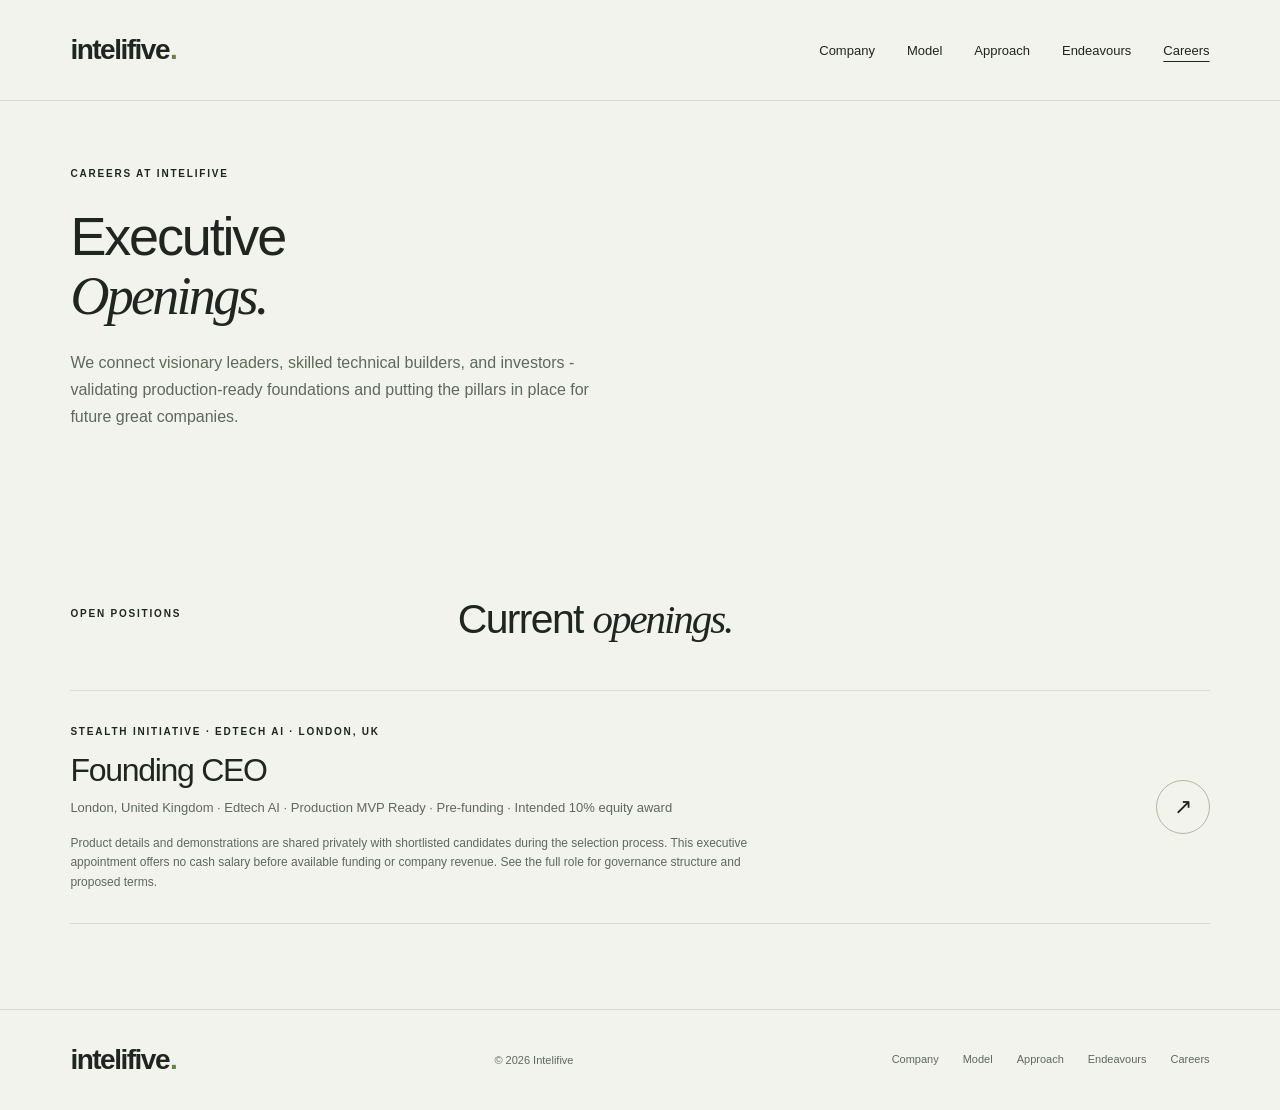
==== careers/index.html @ eaf85df0 "Publish Intelifive static website" ====
<!doctype html>
<html lang="en">
<head>
  <meta charset="utf-8">
  <meta name="viewport" content="width=device-width, initial-scale=1">
  <title>Leadership Openings | Intelifive</title>
  <meta name="description" content="Explore executive appointments across Intelifive's portfolio of technology ventures, including the London-based Founding CEO opening for our Edtech AI venture.">
  <meta name="theme-color" content="#f3f3ed">
  <link rel="canonical" href="https://intelifive.com/careers/">
  <link rel="icon" href="../assets/favicon.svg" type="image/svg+xml">
  <link rel="stylesheet" href="../assets/site.css">
  <meta property="og:type" content="website">
  <meta property="og:site_name" content="Intelifive">
  <meta property="og:locale" content="en_GB">
  <meta property="og:title" content="Leadership Openings | Intelifive">
  <meta property="og:description" content="Explore executive appointments across Intelifive's portfolio of technology ventures, including the London-based Founding CEO opening for our Edtech AI venture.">
  <meta property="og:url" content="https://intelifive.com/careers/">
  <meta property="og:image" content="https://intelifive.com/assets/social.png">
  <meta property="og:image:width" content="1200">
  <meta property="og:image:height" content="630">
  <meta property="og:image:alt" content="Intelifive. Ambition. Engineered.">
  <meta name="twitter:card" content="summary_large_image">
  <meta name="twitter:title" content="Leadership Openings | Intelifive">
  <meta name="twitter:description" content="Explore executive appointments across Intelifive's portfolio of technology ventures, including the London-based Founding CEO opening for our Edtech AI venture.">
  <meta name="twitter:image" content="https://intelifive.com/assets/social.png">
  <script type="application/ld+json">
  {
    "@context": "https://schema.org",
    "@graph": [
      {
        "@type": "Organization",
        "@id": "https://intelifive.com/#organization",
        "name": "Intelifive",
        "url": "https://intelifive.com/"
      },
      {
        "@type": "WebSite",
        "name": "Intelifive",
        "url": "https://intelifive.com/",
        "publisher": {
          "@id": "https://intelifive.com/#organization"
        }
      }
    ]
  }
  </script>
</head>
<body>
  <a class="skip" href="#main">Skip to content</a>
  <header>
    <a class="brand" href="../index.html" aria-label="Intelifive home">intelifive<span class="dot">.</span></a>
    <nav aria-label="Main navigation">
      <a href="../index.html#about">Company</a>
      <a href="../index.html#model">Model</a>
      <a href="../index.html#approach">Approach</a>
      <a href="../index.html#endeavours">Endeavours</a>
      <a href="index.html" aria-current="page">Careers</a>
    </nav>
  </header>

  <main id="main">
    <section class="page-hero">
      <p class="eyebrow">CAREERS AT INTELIFIVE</p>
      <h1>Executive<br><em>Openings.</em></h1>
      <p class="intro">We connect visionary leaders, skilled technical builders, and investors - validating production-ready foundations and putting the pillars in place for future great companies.</p>
    </section>

    <section class="section">
      <div class="section-heading">
        <p class="eyebrow">OPEN POSITIONS</p>
        <h2>Current <em>openings.</em></h2>
      </div>
      <a class="job" href="founding-ceo/index.html">
        <div>
          <span class="eyebrow">STEALTH INITIATIVE · EDTECH AI · LONDON, UK</span>
          <h3>Founding CEO</h3>
          <p class="job-meta">London, United Kingdom · Edtech AI · Production MVP Ready · Pre-funding · Intended 10% equity award</p>
          <p class="note">Product details and demonstrations are shared privately with shortlisted candidates during the selection process. This executive appointment offers no cash salary before available funding or company revenue. See the full role for governance structure and proposed terms.</p>
        </div>
        <span class="round" aria-hidden="true">↗</span>
      </a>
    </section>
  </main>

  <footer class="compact-footer">
    <a class="brand" href="../index.html">intelifive<span class="dot">.</span></a>
    <span>© 2026 Intelifive</span>
    <nav class="footer-nav">
      <a href="../index.html#about">Company</a>
      <a href="../index.html#model">Model</a>
      <a href="../index.html#approach">Approach</a>
      <a href="../index.html#endeavours">Endeavours</a>
      <a href="index.html">Careers</a>
    </nav>
  </footer>
</body>
</html>
---- assets/site.css ----
:root {
  --paper: #f3f3ed;
  --ink: #20251f;
  --muted: #60685d;
  --line: #d6dbd0;
  --green: #263c2e;
}

* {
  box-sizing: border-box;
}

html {
  scroll-behavior: smooth;
  scroll-padding-top: 30px;
  overflow-x: clip;
}

body {
  margin: 0;
  background: var(--paper);
  color: var(--ink);
  font-family: Arial, Helvetica, sans-serif;
  -webkit-font-smoothing: antialiased;
  overflow-x: clip;
  text-rendering: optimizeLegibility;
}

a {
  color: inherit;
  text-decoration: none;
}

a:focus-visible {
  outline: 3px solid #627b39;
  outline-offset: 6px;
}

a:hover {
  color: #506a34;
}

p {
  line-height: 1.7;
  margin-top: 0;
}

h1, h2, h3, h4, p {
  margin-top: 0;
}

h1, h2, h3, h4 {
  font-weight: 500;
  letter-spacing: -0.04em;
}

h1 {
  font-size: clamp(38px, 4.2vw, 56px);
  line-height: 1.1;
  margin-bottom: 22px;
}

h2 {
  font-size: clamp(28px, 3.2vw, 44px);
  line-height: 1.15;
  margin-bottom: 22px;
}

em {
  font-family: Georgia, 'Times New Roman', serif;
  font-weight: 400;
  letter-spacing: -0.05em;
}

/* Accessibility */
.skip {
  position: absolute;
  top: -60px;
  left: 20px;
  z-index: 20;
  background: var(--ink);
  color: white;
  padding: 12px;
}

.skip:focus {
  top: 12px;
}

/* Header & Navigation */
header {
  max-width: 1440px;
  margin: auto;
  display: flex;
  align-items: center;
  justify-content: space-between;
  padding: 28px 5.5%;
  border-bottom: 1px solid var(--line);
}

.brand {
  font-weight: 700;
  font-size: 28px;
  letter-spacing: -1.5px;
  display: inline-flex;
  align-items: center;
  gap: 12px;
}

.dot {
  color: #6a823f;
  margin-left: -11px;
}

.symbol {
  background: var(--ink);
  color: var(--paper);
  font-size: 21px;
  line-height: 34px;
  width: 34px;
  height: 34px;
  text-align: center;
  letter-spacing: -2px;
  border-radius: 7px;
}

header nav {
  display: flex;
  align-items: center;
  gap: 32px;
  font-size: 13px;
  line-height: 1;
}

header nav a {
  display: inline-flex;
  align-items: center;
  line-height: 1;
  min-height: 44px;
  transition: color 0.2s;
}

header nav a[aria-current] {
  text-decoration: underline;
  text-underline-offset: 6px;
}

/* Eyebrows & Status */
.eyebrow {
  font-size: 10px;
  letter-spacing: 1.8px;
  font-weight: 600;
  line-height: 1.6;
}

.status {
  width: 6px;
  height: 6px;
  border-radius: 50%;
  background: #738b4c;
  display: inline-block;
  flex-shrink: 0;
}

/* Hero Section */
.hero {
  max-width: 1440px;
  margin: auto;
  position: relative;
  display: grid;
  grid-template-columns: minmax(0, 1.15fr) minmax(0, 0.85fr);
  padding: 68px 5.5% 0;
  gap: 36px;
  overflow: hidden;
}

.hero-copy {
  position: relative;
  z-index: 2;
  min-width: 0;
}

.hero-copy .eyebrow {
  font-size: 9px;
  margin-bottom: 28px;
  letter-spacing: 1.4px;
  display: flex;
  align-items: center;
  gap: 9px;
}

.hero h1 {
  font-size: clamp(30px, 3.4vw, 46px);
  line-height: 1.15;
  letter-spacing: -0.035em;
  margin-bottom: 22px;
}

.hero .intro {
  max-width: 500px;
  font-size: 16px;
  line-height: 1.65;
  color: var(--muted);
  margin-top: 22px;
  margin-bottom: 28px;
}

.hero-actions {
  display: flex;
  align-items: center;
  gap: 24px;
  margin: 28px 0 16px;
  flex-wrap: wrap;
}

.button {
  display: inline-flex;
  align-items: center;
  justify-content: space-between;
  gap: 28px;
  padding: 16px 22px;
  font-size: 12px;
  font-weight: 600;
  background: var(--ink);
  color: var(--paper);
  min-height: 44px;
  transition: background 0.2s, transform 0.2s;
}

.button:hover {
  background: #3c5032;
  color: white;
  transform: translateY(-2px);
}

.button span {
  font-size: 18px;
}

.text-link {
  display: inline-flex;
  align-items: center;
  gap: 20px;
  font-size: 12px;
  border-bottom: 1px solid #8d9b7d;
  padding: 6px 0 8px;
  min-height: 44px;
}

.text-link span {
  font-size: 18px;
}

/* Sculpture 3D Diagram */
.sculpture {
  position: relative;
  min-height: 460px;
  height: 100%;
  isolation: isolate;
  overflow: hidden;
  max-width: 100%;
}

.grid {
  position: absolute;
  inset: 10px -30px 40px;
  background-image: linear-gradient(#d9dfd2 1px, transparent 1px), linear-gradient(90deg, #d9dfd2 1px, transparent 1px);
  background-size: 43px 43px;
  mask-image: radial-gradient(ellipse at center, black, transparent 70%);
  transform: perspective(600px) rotateX(18deg) rotateZ(-10deg);
}

.pillar {
  position: absolute;
  width: 18%;
  bottom: 60px;
  background: linear-gradient(115deg, #deebc6, #b9d28b 68%, #99b567);
  transform: skewY(-15deg);
  box-shadow: 16px 20px 35px #33452a13;
  border: 1px solid #abc487;
}

.pillar:after {
  content: '';
  position: absolute;
  left: 100%;
  top: -16px;
  width: 22px;
  height: 100%;
  background: linear-gradient(90deg, #89a75c, #a5bf78);
  transform: skewY(-36deg);
  transform-origin: left bottom;
}

.pillar:before {
  content: '';
  position: absolute;
  left: 0;
  bottom: 100%;
  width: 100%;
  height: 16px;
  background: #e2eccf;
  transform: skewX(-54deg);
  transform-origin: left bottom;
  border: 1px solid #b8cc97;
}

.p1 { left: 5%; height: 90px; z-index: 5; }
.p2 { left: 21%; height: 150px; z-index: 4; }
.p3 { left: 37%; height: 215px; z-index: 3; }
.p4 { left: 53%; height: 280px; z-index: 2; }
.p5 { left: 69%; height: 350px; z-index: 1; }

.diagram-label {
  position: absolute;
  font-family: monospace;
  font-size: 8px;
  letter-spacing: 1px;
  color: #69735e;
}

.dl1 { left: 5%; bottom: 13px; }
.dl2 { right: 0; top: 15px; writing-mode: vertical-rl; }

.coordinate {
  position: absolute;
  top: 0;
  left: 5%;
  font-family: monospace;
  font-size: 9px;
  color: var(--muted);
}

.hero-bottom {
  grid-column: 1 / -1;
  display: flex;
  justify-content: space-between;
  align-items: center;
  border-top: 1px solid var(--line);
  margin-top: 36px;
  padding: 20px 0;
  font-size: 9px;
  letter-spacing: 1.2px;
  color: var(--muted);
}

.hero-bottom a {
  letter-spacing: 0;
  font-size: 11px;
}

/* Sections */
.section {
  max-width: 1440px;
  margin: auto;
  padding: 85px 5.5%;
}

.split {
  display: grid;
  grid-template-columns: minmax(0, 1fr) minmax(0, 2fr);
  gap: 45px;
  border-top: 1px solid var(--line);
}

.split > .eyebrow {
  padding-top: 10px;
}

.large {
  font-size: 21px;
  line-height: 1.55;
  max-width: 680px;
  letter-spacing: -0.03em;
}

.body-copy {
  font-size: 15px;
  line-height: 1.75;
  color: var(--muted);
  max-width: 620px;
}

.company-section {
  padding-top: 72px;
  padding-bottom: 72px;
}

.company-section h2 {
  font-size: clamp(28px, 3.2vw, 44px);
}

/* ==========================================================================
   THE ECONOMIC EQUATION / MODEL COMPARISON SECTION
   ========================================================================== */

.model-section {
  border-top: 1px solid var(--line);
}

.model-heading {
  align-items: flex-start;
}

.model-heading .heading-wrapper {
  width: 66%;
  max-width: 820px;
}

.model-heading h2 {
  width: auto;
  margin-bottom: 18px;
}

.comparison-grid {
  display: grid;
  grid-template-columns: repeat(2, minmax(0, 1fr));
  gap: 32px;
  max-width: 1282px;
  margin: 48px auto 0;
}

.comparison-card {
  padding: 40px 36px;
  display: flex;
  flex-direction: column;
  justify-content: space-between;
  min-width: 0;
  position: relative;
}

.traditional-card {
  background: #edf0e6;
  border: 1px solid #cfd7c5;
}

.intelifive-card {
  background: #ffffff;
  border: 1px solid #263c2e;
  box-shadow: 0 4px 24px rgba(38, 60, 46, 0.05);
}

.comparison-card .card-top h3 {
  font-size: 30px;
  letter-spacing: -0.035em;
  margin: 14px 0 6px;
}

.card-tagline {
  font-size: 13px;
  line-height: 1.6;
  color: var(--muted);
  margin-bottom: 0;
}

.stats-grid {
  display: grid;
  grid-template-columns: repeat(2, minmax(0, 1fr));
  gap: 18px;
  margin: 28px 0 32px;
  padding: 22px 0;
  border-top: 1px solid #d4dbcd;
  border-bottom: 1px solid #d4dbcd;
}

.stat-block {
  min-width: 0;
}

.stat-value {
  display: block;
  font-size: clamp(26px, 2.8vw, 36px);
  font-weight: 500;
  letter-spacing: -0.03em;
  line-height: 1.15;
  color: var(--ink);
  margin-bottom: 6px;
}

.stat-value.highlight-num {
  color: #263c2e;
}

.stat-name {
  display: block;
  font-family: monospace;
  font-size: 10px;
  letter-spacing: 0.5px;
  text-transform: uppercase;
  color: var(--muted);
  line-height: 1.4;
}

.comparison-points {
  flex: 1 0 auto;
}

.point-item {
  margin-bottom: 22px;
}

.point-item:last-child {
  margin-bottom: 0;
}

.point-item h4 {
  font-size: 15px;
  font-weight: 600;
  letter-spacing: -0.02em;
  margin-bottom: 5px;
  color: var(--ink);
}

.point-item p {
  font-size: 13.5px;
  line-height: 1.65;
  color: var(--muted);
  margin-bottom: 0;
}

.card-summary {
  margin-top: 32px;
  padding: 16px 18px;
  background: rgba(0, 0, 0, 0.035);
  font-size: 12.5px;
  line-height: 1.6;
  color: var(--ink);
}

.card-summary p {
  margin: 0;
  display: inline;
}

.card-summary .summary-label {
  font-family: monospace;
  font-size: 10px;
  letter-spacing: 0.5px;
  text-transform: uppercase;
  font-weight: 700;
  display: block;
  margin-bottom: 4px;
  color: var(--muted);
}

.highlight-summary {
  background: #e5ecd7;
  border-left: 3px solid #263c2e;
}

.highlight-summary .summary-label {
  color: #263c2e;
}

.model-compact .comparison-grid { margin-top: 28px; gap: 24px; }
.model-compact .comparison-card { padding: 28px; }
.model-compact .card-top h3 { font-size: 25px; }
.compact-thesis { font-size: 14px; line-height: 1.65; color: var(--muted); margin: 20px 0 0; }
.compact-metrics { display: grid; grid-template-columns: repeat(3, minmax(0, 1fr)); gap: 12px; margin: 22px 0 14px; padding-top: 16px; border-top: 1px solid #d4dbcd; }
.compact-metrics > div { min-width: 0; }
.compact-metrics dt { font-size: clamp(25px, 2.5vw, 30px); font-weight: 500; letter-spacing: -0.04em; }
.compact-metrics dd { margin: 5px 0 0; font-size: 11px; font-weight: 600; line-height: 1.4; }
.compact-metrics dd span { display: block; font-size: 10px; font-weight: 400; color: var(--muted); margin-top: 3px; }
.compact-source { margin: 0; font-size: 10px; line-height: 1.6; color: var(--muted); }
.compact-source a { color: inherit; text-decoration: underline; text-underline-offset: 3px; }
.compact-differentiators { margin: 24px 0; }
.compact-differentiators .point-item { margin-bottom: 18px; }
.compact-differentiators .point-item:last-child { margin-bottom: 0; }
.compact-conviction { margin: 0; padding: 12px 14px; background: #e5ecd7; border-left: 3px solid #263c2e; font-size: 13px; line-height: 1.5; }

@media (max-width: 600px) {
  .model-compact .comparison-card { padding: 22px 18px; }
  .model-compact .card-top h3 { font-size: 23px; }
}

/* Approach & Foundations */
.approach, .tinted {
  background: #e9ece2;
}

.approach {
  max-width: none;
}

.section-heading {
  display: flex;
  justify-content: space-between;
  gap: 40px;
  max-width: 1282px;
  margin: auto;
}

.section-heading > .eyebrow {
  padding-top: 10px;
}

.section-heading h2 {
  width: 66%;
  font-size: clamp(28px, 3.2vw, 44px);
}

.principles {
  display: grid;
  grid-template-columns: repeat(3, minmax(0, 1fr));
  max-width: 1282px;
  margin: 35px auto 0;
  border-top: 1px solid #c8d1bf;
}

.principles article {
  padding: 28px 32px 0 0;
  min-width: 0;
}

.principles article + article {
  border-left: 1px solid #c8d1bf;
  padding-left: 32px;
}

.number {
  font-family: monospace;
  font-size: 11px;
  color: #637256;
}

.principles h3 {
  font-size: 26px;
  letter-spacing: -0.03em;
  margin: 36px 0 14px;
}

.principles p {
  font-size: 14px;
  color: #57614f;
  max-width: 310px;
  margin-bottom: 0;
}

/* Endeavours Portfolio */
.portfolio-grid {
  display: grid;
  grid-template-columns: repeat(2, minmax(0, 1fr));
  gap: 28px;
  margin-top: 36px;
}

.portfolio-card {
  background: #edf0e6;
  border: 1px solid #cfd7c5;
  padding: 36px 32px;
  display: flex;
  flex-direction: column;
  justify-content: space-between;
  position: relative;
  min-width: 0;
}

.portfolio-meta {
  display: flex;
  justify-content: space-between;
  align-items: center;
  flex-wrap: wrap;
  gap: 10px 16px;
  margin-bottom: 20px;
  font-size: 11px;
  font-family: monospace;
}

.badge {
  font-size: 9px;
  font-weight: 600;
  letter-spacing: 1px;
  padding: 4px 8px;
  background: var(--green);
  color: #edf0e4;
  line-height: 1.6;
}

.badge-muted {
  background: #d5ded0;
  color: #3b4737;
}

.portfolio-card h3 {
  font-size: 32px;
  letter-spacing: -0.035em;
  margin-bottom: 6px;
}

.portfolio-tagline {
  font-size: 11px;
  font-weight: 700;
  letter-spacing: 1.2px;
  color: #536d36;
  margin-bottom: 14px;
  text-transform: uppercase;
}

.portfolio-card p {
  font-size: 14px;
  line-height: 1.75;
  color: var(--muted);
  margin-bottom: 24px;
}

.note {
  font-size: 12px;
  color: var(--muted);
  line-height: 1.7;
  max-width: 700px;
  margin-top: 20px;
}

/* Hiring Callout */
.hiring-callout {
  background: #e5ecd7;
  border: 1px solid #bac9a6;
  border-left: 4px solid #486131;
  padding: 26px 28px;
  margin-top: 32px;
  display: flex;
  justify-content: space-between;
  align-items: center;
  gap: 24px;
}

.hiring-info {
  min-width: 0;
}

.hiring-info h4 {
  font-size: 21px;
  letter-spacing: -0.03em;
  margin: 5px 0 5px;
  font-weight: 600;
}

.hiring-info p {
  font-size: 13px;
  color: var(--muted);
  margin: 0;
}

/* Closing Section */
.closing {
  background: var(--green);
  color: #edf0e4;
  padding: 65px 5.5% 75px;
  position: relative;
  overflow: hidden;
}

.closing .eyebrow {
  color: #b7c7a7;
}

.closing h2 {
  font-size: clamp(28px, 3.8vw, 50px);
  line-height: 1.14;
  margin: 26px 0 0;
}

.closing-sub {
  font-size: 15px;
  color: #d0dec0;
  margin-top: 16px;
  max-width: 520px;
}

.closing-btn {
  background: #edf0e4;
  color: var(--ink);
  margin-top: 28px;
}

.closing-btn:hover {
  background: #ffffff;
  color: var(--ink);
}

.closing > span {
  position: absolute;
  right: 9%;
  top: 45px;
  font-size: 145px;
  font-weight: 300;
  color: #b8cf90;
  opacity: 0.25;
}

/* Compact Footer */
.compact-footer {
  max-width: 1440px;
  margin: auto;
  padding: 28px 5.5%;
  display: flex;
  justify-content: space-between;
  align-items: center;
  border-top: 1px solid var(--line);
  gap: 20px;
  flex-wrap: wrap;
}

.compact-footer > span {
  font-size: 11px;
  color: var(--muted);
}

.footer-nav {
  display: flex;
  align-items: center;
  gap: 24px;
  font-size: 11px;
  line-height: 1;
  flex-wrap: wrap;
}

.footer-nav a {
  display: inline-flex;
  align-items: center;
  line-height: 1;
  color: var(--muted);
  min-height: 44px;
  transition: color 0.2s;
}

.footer-nav a:hover {
  color: var(--ink);
}

/* Careers & Role Detail Pages */
.page-hero {
  max-width: 1440px;
  margin: auto;
  padding: 65px 5.5% 65px;
}

.page-hero h1 {
  font-size: clamp(34px, 4.5vw, 54px);
  margin-top: 25px;
}

.page-hero .intro {
  max-width: 540px;
  color: var(--muted);
}

.job {
  display: flex;
  align-items: center;
  justify-content: space-between;
  gap: 20px;
  border-top: 1px solid var(--line);
  border-bottom: 1px solid var(--line);
  padding: 30px 0;
  margin-top: 25px;
  min-width: 0;
}

.job h3 {
  font-size: 32px;
  margin: 12px 0 8px;
}

.job p {
  font-size: 13px;
  color: var(--muted);
  margin-bottom: 0;
}

.job .note {
  font-size: 12px;
  line-height: 1.65;
  color: var(--muted);
  max-width: 720px;
  margin-top: 14px;
}

.round {
  border: 1px solid #aeb9a1;
  width: 54px;
  height: 54px;
  display: grid;
  place-items: center;
  border-radius: 50%;
  font-size: 22px;
  flex-shrink: 0;
}

.job:hover .round {
  background: #d6e4b3;
}

.back {
  display: block;
  font-size: 12px;
  margin-bottom: 40px;
}

.role-hero .eyebrow {
  margin-bottom: 20px;
}

.role-hero h1 {
  font-size: clamp(36px, 4.6vw, 56px);
}

.tags {
  display: flex;
  flex-wrap: wrap;
  gap: 10px;
  margin-top: 28px;
}

.tags span {
  font-size: 11px;
  padding: 9px 13px;
  border: 1px solid #bdc9af;
  background: #e9edde;
  line-height: 1.5;
}

.role-layout {
  max-width: 1440px;
  margin: auto;
  padding: 0 5.5% 80px;
  display: grid;
  grid-template-columns: minmax(0, 1fr) minmax(0, 2fr);
  gap: 60px;
  border-top: 1px solid var(--line);
}

aside {
  display: flex;
  flex-direction: column;
  align-self: start;
  position: sticky;
  top: 35px;
  padding-top: 40px;
  gap: 16px;
  font-size: 12px;
}

aside .eyebrow {
  margin-bottom: 8px;
}

.role-content section {
  padding: 44px 0;
  border-bottom: 1px solid var(--line);
  scroll-margin-top: 0;
}

.role-content h2 {
  font-size: clamp(26px, 3.2vw, 36px);
  letter-spacing: -0.035em;
}

.role-content p, .role-content li {
  font-size: 15px;
  line-height: 1.8;
  color: #4f584a;
}

.role-content ul {
  padding-left: 20px;
}

.role-content li {
  padding: 0 0 10px 5px;
}

.callout {
  background: #e6ecd9;
  padding: 22px;
  margin-bottom: 24px;
  border-left: 3px solid #6d854b;
}

.callout p {
  margin: 10px 0 0;
}

#apply h2 {
  font-size: clamp(32px, 4vw, 44px);
}

#apply .button {
  margin-top: 15px;
}

.role-content #apply {
  border: 0;
}

.role-content a[href^="mailto:"] {
  overflow-wrap: anywhere;
}

/* ==========================================================================
   RESPONSIVE BREAKPOINTS: TABLET (<= 1024px)
   ========================================================================== */

@media (max-width: 1024px) {
  header {
    padding: 22px 6%;
  }

  .hero {
    grid-template-columns: minmax(0, 1fr);
    gap: 28px;
    padding-top: 48px;
  }

  .hero h1 {
    font-size: clamp(26px, 4.2vw, 36px);
    line-height: 1.18;
  }

  .hero .intro {
    max-width: 600px;
  }

  .sculpture {
    width: 100%;
    max-width: 520px;
    height: 380px;
    min-height: 380px;
    margin: 12px auto 0;
  }

  .pillar {
    bottom: 50px;
  }

  .p1 { height: 80px; }
  .p2 { height: 135px; }
  .p3 { height: 195px; }
  .p4 { height: 250px; }
  .p5 { height: 310px; }

  .hero-bottom {
    margin-top: 12px;
    gap: 16px;
    flex-wrap: wrap;
  }

  .section {
    padding: 68px 6%;
  }

  .split {
    grid-template-columns: minmax(0, 1fr);
    gap: 24px;
  }

  .section-heading {
    display: block;
  }

  .section-heading h2 {
    width: auto;
    margin-top: 20px;
  }

  .principles {
    grid-template-columns: repeat(3, minmax(0, 1fr));
  }

  .principles article {
    padding: 24px 20px 0 0;
  }

  .principles article + article {
    padding-left: 20px;
  }

  .portfolio-grid {
    grid-template-columns: minmax(0, 1fr);
    gap: 24px;
  }

  .model-heading .heading-wrapper {
    width: auto;
    margin-top: 20px;
  }

  .comparison-grid {
    grid-template-columns: minmax(0, 1fr);
    gap: 24px;
    margin-top: 32px;
  }

  .comparison-card {
    padding: 32px 26px;
  }

  .hiring-callout {
    display: block;
  }

  .hiring-callout .button {
    margin-top: 20px;
  }

  .role-layout {
    grid-template-columns: minmax(0, 1fr);
    gap: 30px;
  }

  aside {
    display: none;
  }
}

/* ==========================================================================
   RESPONSIVE BREAKPOINTS: SMALL TABLET & MOBILE LANDSCAPE (<= 768px)
   ========================================================================== */

@media (max-width: 768px) {
  header {
    flex-wrap: wrap;
    gap: 14px;
    padding: 18px 6% 12px;
  }

  header nav {
    flex: 1 0 100%;
    flex-wrap: wrap;
    column-gap: 24px;
    row-gap: 4px;
    font-size: 12px;
  }

  .principles {
    grid-template-columns: minmax(0, 1fr);
    margin-top: 24px;
  }

  .principles article,
  .principles article + article {
    border-left: 0;
    border-bottom: 1px solid #c8d1bf;
    padding: 24px 0;
  }

  .principles article:last-child {
    border-bottom: 0;
    padding-bottom: 0;
  }

  .principles h3 {
    margin: 18px 0 10px;
    font-size: 24px;
  }

  .principles p {
    max-width: none;
  }

  .compact-footer {
    align-items: flex-start;
    gap: 16px 24px;
  }

  .footer-nav {
    width: 100%;
    gap: 0 24px;
  }
}

/* ==========================================================================
   RESPONSIVE BREAKPOINTS: MOBILE PHONES (<= 600px)
   ========================================================================== */

@media (max-width: 600px) {
  .hero {
    padding-top: 36px;
    gap: 18px;
  }

  .hero h1 {
    font-size: clamp(21px, 6vw, 28px);
    line-height: 1.2;
    letter-spacing: -0.03em;
  }

  .page-hero h1, .role-hero h1 {
    font-size: clamp(32px, 8.5vw, 44px);
    line-height: 1.1;
  }

  .hero-copy .eyebrow {
    font-size: 8.5px;
    letter-spacing: 1.2px;
    margin-bottom: 22px;
  }

  .hero .intro {
    font-size: 15px;
    line-height: 1.6;
    max-width: none;
    margin-top: 18px;
    margin-bottom: 22px;
  }

  .hero-actions {
    gap: 14px 20px;
    margin-bottom: 0;
  }

  .sculpture {
    max-width: 340px;
    min-height: 260px;
    height: 260px;
    margin-top: 16px;
  }

  .pillar {
    bottom: 30px;
  }

  .p1 { height: 50px; }
  .p2 { height: 86px; }
  .p3 { height: 122px; }
  .p4 { height: 158px; }
  .p5 { height: 195px; }

  .hero-bottom {
    font-size: 8.5px;
    letter-spacing: 0.8px;
    padding: 15px 0;
  }

  .section {
    padding-top: 50px;
    padding-bottom: 50px;
  }

  h2, .company-section h2, .closing h2 {
    font-size: clamp(26px, 7vw, 34px);
  }

  .large {
    font-size: 18px;
  }

  .portfolio-card {
    padding: 24px 20px;
  }

  .portfolio-card h3 {
    font-size: 26px;
  }

  .comparison-card {
    padding: 24px 18px;
  }

  .comparison-card .card-top h3 {
    font-size: 24px;
  }

  .stats-grid {
    grid-template-columns: minmax(0, 1fr);
    gap: 16px;
    padding: 16px 0;
    margin: 20px 0 24px;
  }

  .stat-value {
    font-size: 26px;
  }

  .hiring-callout {
    padding: 22px 18px;
  }

  .hiring-callout .button,
  .portfolio-card .button {
    width: 100%;
    gap: 16px;
  }

  .closing {
    padding: 50px 6% 55px;
  }

  .closing > span {
    display: none;
  }

  .job {
    padding: 24px 0;
  }

  .job h3 {
    font-size: 26px;
  }

  .round {
    width: 44px;
    height: 44px;
    font-size: 18px;
  }

  .role-layout {
    padding: 0 6% 40px;
  }

  .role-content section {
    padding: 34px 0;
  }

  .role-content h2, #apply h2 {
    font-size: clamp(26px, 7vw, 34px);
  }

  .callout {
    padding: 18px;
  }
}

/* ==========================================================================
   EXTRA-COMPACT MOBILE PHONES (<= 400px)
   ========================================================================== */

@media (max-width: 400px) {
  .brand {
    font-size: 24px;
  }

  .hero h1 {
    font-size: 23px;
    line-height: 1.22;
  }

  .hero-actions .button {
    width: 100%;
  }

  .button {
    padding: 14px 18px;
  }
}
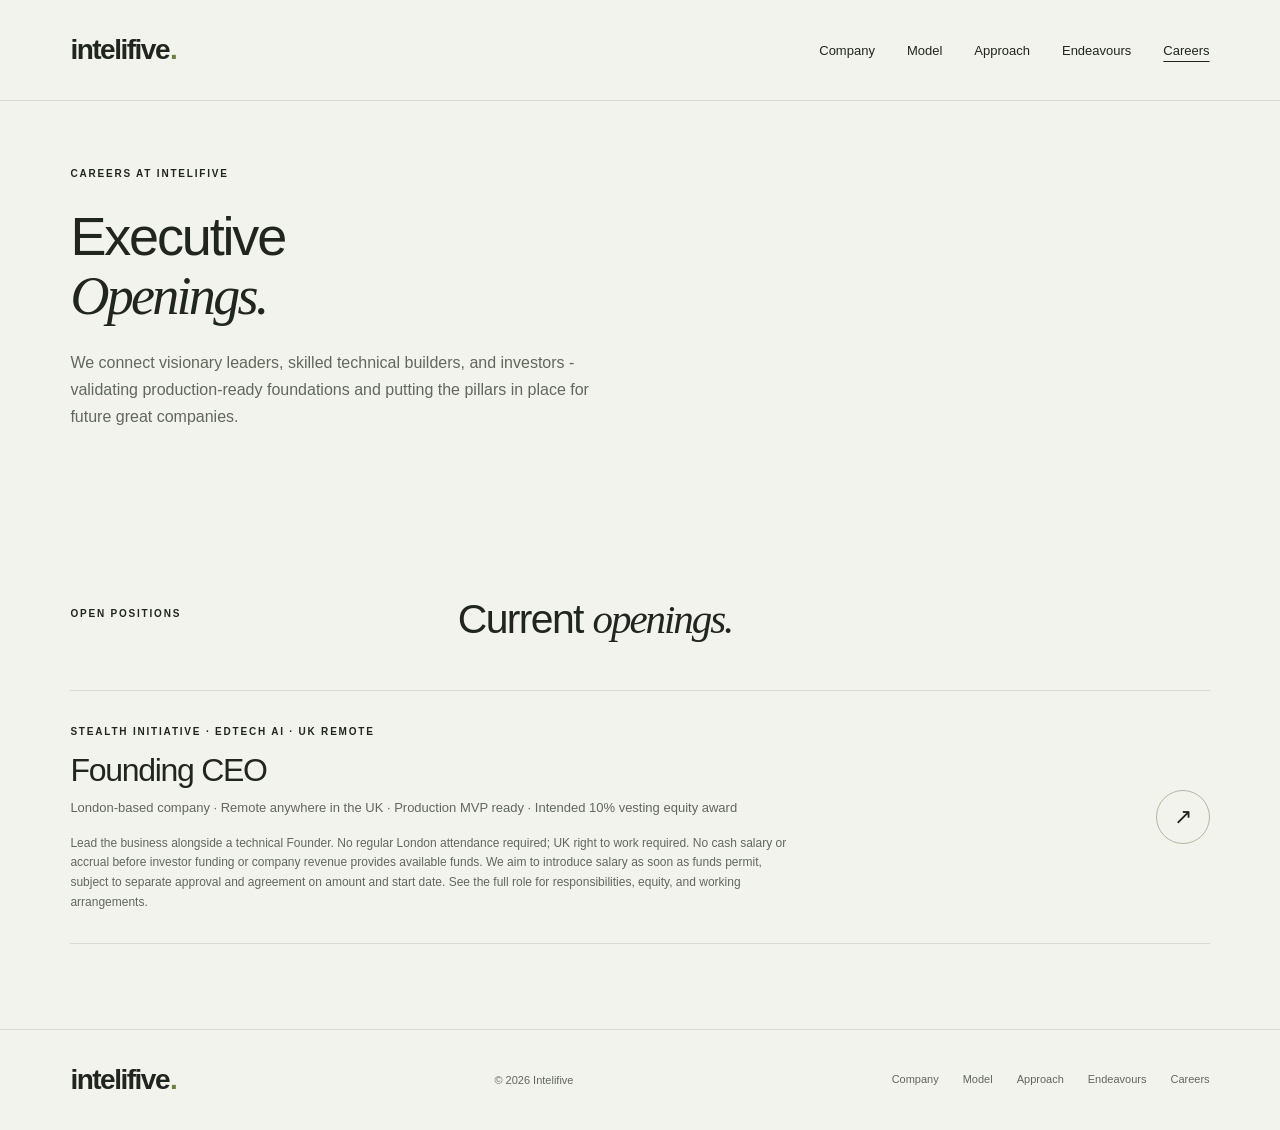
==== commit c80e1cd4: "update the ceo page" ====
--- a/careers/index.html
+++ b/careers/index.html
@@ -4,7 +4,7 @@
   <meta charset="utf-8">
   <meta name="viewport" content="width=device-width, initial-scale=1">
   <title>Leadership Openings | Intelifive</title>
-  <meta name="description" content="Explore executive appointments across Intelifive's portfolio of technology ventures, including the London-based Founding CEO opening for our Edtech AI venture.">
+  <meta name="description" content="Explore Intelifive's Founding CEO opening for an Edtech AI venture. London-based company, UK remote role. Intended 10% vesting equity; pre-funding, no cash salary.">
   <meta name="theme-color" content="#f3f3ed">
   <link rel="canonical" href="https://intelifive.com/careers/">
   <link rel="icon" href="../assets/favicon.svg" type="image/svg+xml">
@@ -13,7 +13,7 @@
   <meta property="og:site_name" content="Intelifive">
   <meta property="og:locale" content="en_GB">
   <meta property="og:title" content="Leadership Openings | Intelifive">
-  <meta property="og:description" content="Explore executive appointments across Intelifive's portfolio of technology ventures, including the London-based Founding CEO opening for our Edtech AI venture.">
+  <meta property="og:description" content="Explore Intelifive's Founding CEO opening for an Edtech AI venture. London-based company, UK remote role. Intended 10% vesting equity; pre-funding, no cash salary.">
   <meta property="og:url" content="https://intelifive.com/careers/">
   <meta property="og:image" content="https://intelifive.com/assets/social.png">
   <meta property="og:image:width" content="1200">
@@ -21,7 +21,7 @@
   <meta property="og:image:alt" content="Intelifive. Ambition. Engineered.">
   <meta name="twitter:card" content="summary_large_image">
   <meta name="twitter:title" content="Leadership Openings | Intelifive">
-  <meta name="twitter:description" content="Explore executive appointments across Intelifive's portfolio of technology ventures, including the London-based Founding CEO opening for our Edtech AI venture.">
+  <meta name="twitter:description" content="Explore Intelifive's Founding CEO opening for an Edtech AI venture. London-based company, UK remote role. Intended 10% vesting equity; pre-funding, no cash salary.">
   <meta name="twitter:image" content="https://intelifive.com/assets/social.png">
   <script type="application/ld+json">
   {
@@ -72,10 +72,10 @@
       </div>
       <a class="job" href="founding-ceo/index.html">
         <div>
-          <span class="eyebrow">STEALTH INITIATIVE · EDTECH AI · LONDON, UK</span>
+          <span class="eyebrow">STEALTH INITIATIVE · EDTECH AI · UK REMOTE</span>
           <h3>Founding CEO</h3>
-          <p class="job-meta">London, United Kingdom · Edtech AI · Production MVP Ready · Pre-funding · Intended 10% equity award</p>
-          <p class="note">Product details and demonstrations are shared privately with shortlisted candidates during the selection process. This executive appointment offers no cash salary before available funding or company revenue. See the full role for governance structure and proposed terms.</p>
+          <p class="job-meta">London-based company · Remote anywhere in the UK · Production MVP ready · Intended 10% vesting equity award</p>
+          <p class="note">Lead the business alongside a technical Founder. No regular London attendance required; UK right to work required. No cash salary or accrual before investor funding or company revenue provides available funds. We aim to introduce salary as soon as funds permit, subject to separate approval and agreement on amount and start date. See the full role for responsibilities, equity, and working arrangements.</p>
         </div>
         <span class="round" aria-hidden="true">↗</span>
       </a>
